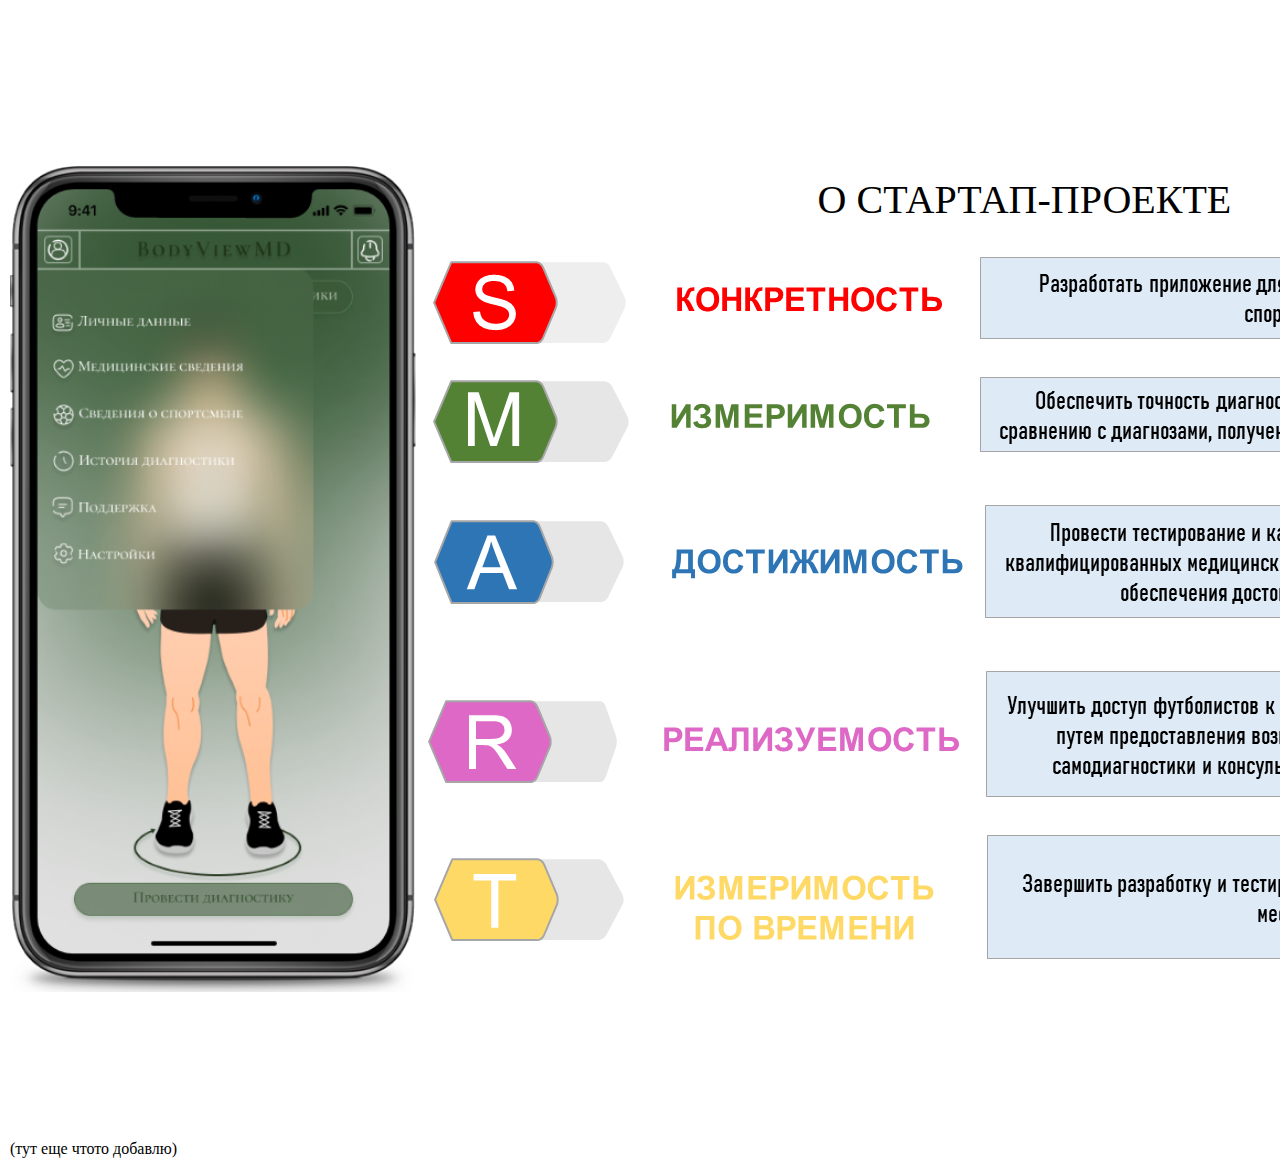
==== index.html @ 2dd773fd "v1" ====
<!doctype html>
        <html lang="en">
          <head>
            <meta charset="utf-8">
            <link rel="stylesheet" href="./css/style.css">
          </head>
          <body><body id="iya4"><div id="iecm" class="gjs-row"><div class="gjs-cell"><div id="ih778">BodyViewMD: Анализатор симптомов для самодиагностики</div></div></div><div id="iopbb" class="gjs-row"><div id="im1s3" class="gjs-cell"><img id="i5jsf" src="[data-uri]"/></div><div id="iiu94" class="gjs-cell"><div id="i61vx"><span id="i1vfa">О СТАРТАП-ПРОЕКТЕ</span><br/></div><img id="i00v7" src="[data-uri]"/></div></div><div id="i1l81"><iframe frameborder="0" src="https://onedrive.live.com/embed?resid=1D7015CBD3919CB8%21317946&authkey=!AJIc7s7X4SiCve8" width="98" height="120" scrolling="no"></iframe></div><div id="ia1xi">(тут еще чтото добавлю)<br/></div></body></body>
        </html>
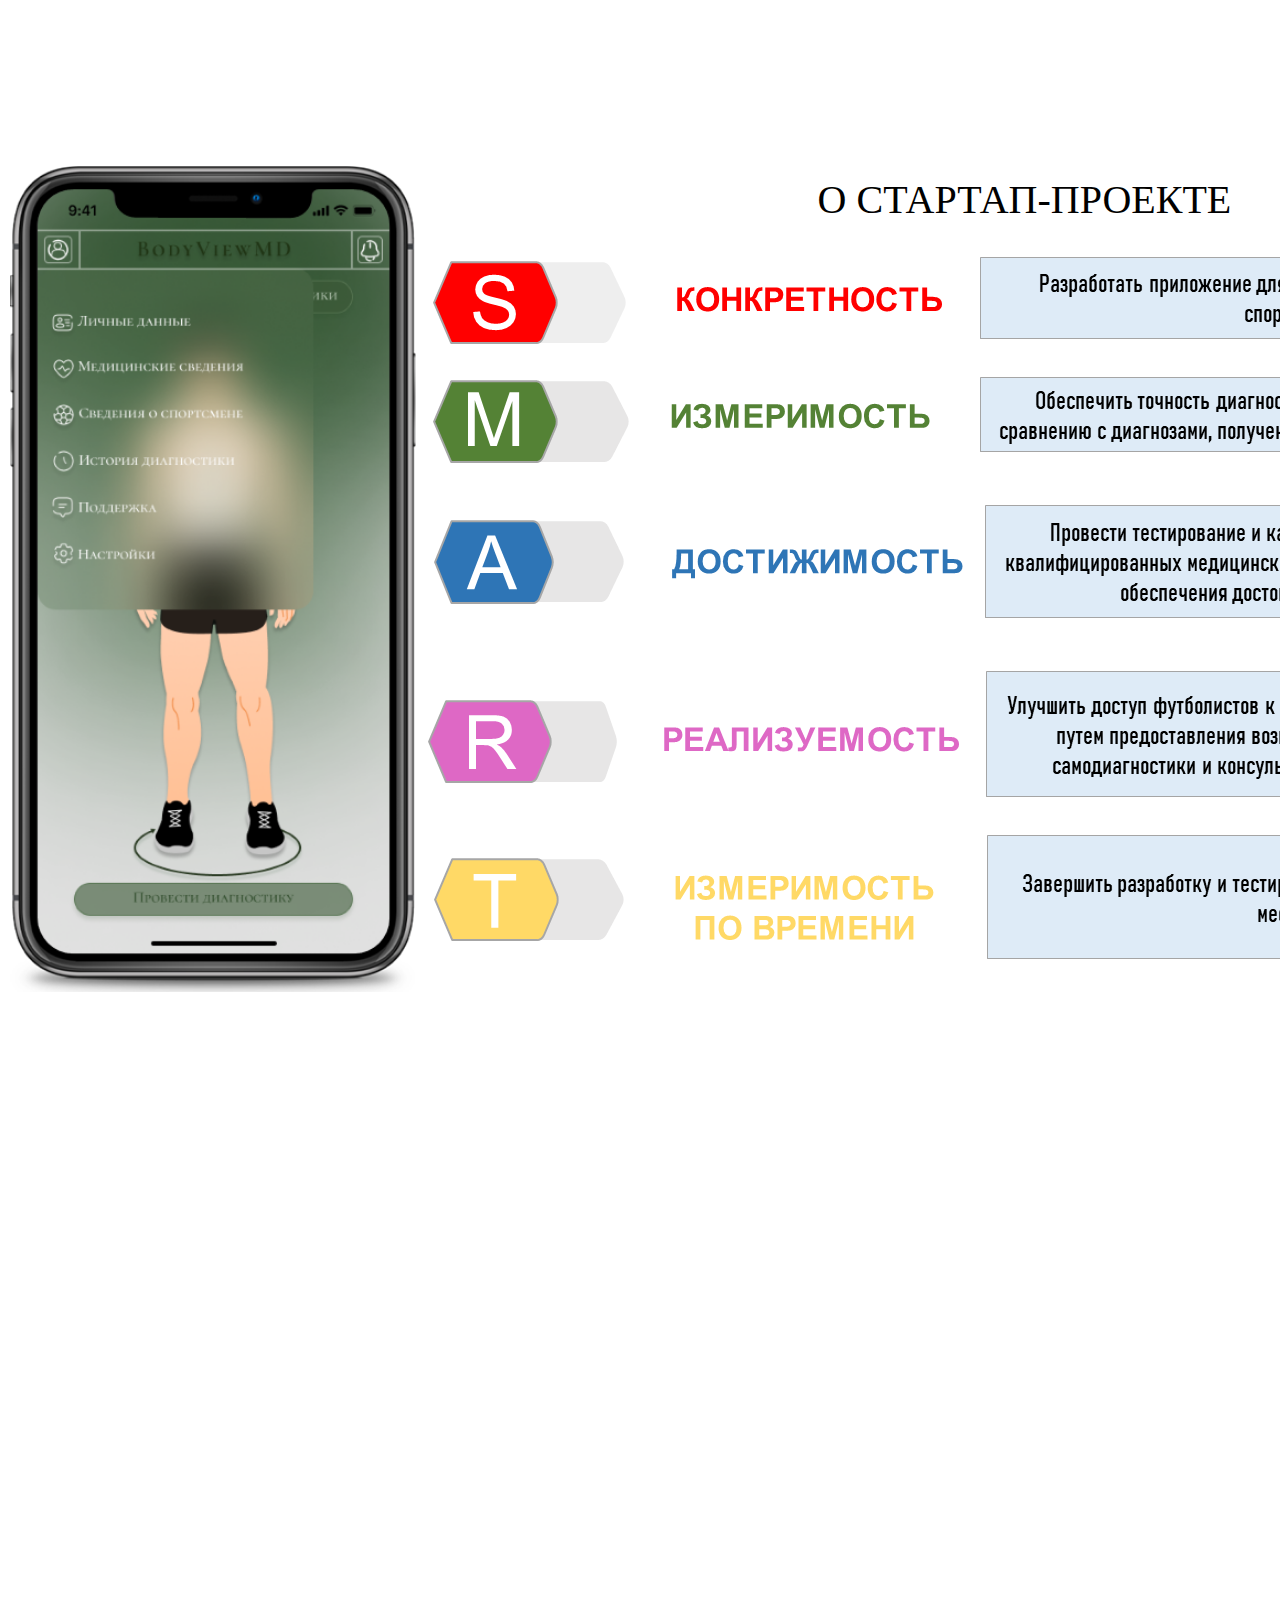
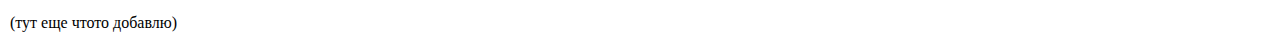
==== commit 5e45ad9c: "v1 с календарем" ====
--- a/index.html
+++ b/index.html
@@ -4,5 +4,5 @@
             <meta charset="utf-8">
             <link rel="stylesheet" href="./css/style.css">
           </head>
-          <body><body id="iya4"><div id="iecm" class="gjs-row"><div class="gjs-cell"><div id="ih778">BodyViewMD: Анализатор симптомов для самодиагностики</div></div></div><div id="iopbb" class="gjs-row"><div id="im1s3" class="gjs-cell"><img id="i5jsf" src="[data-uri]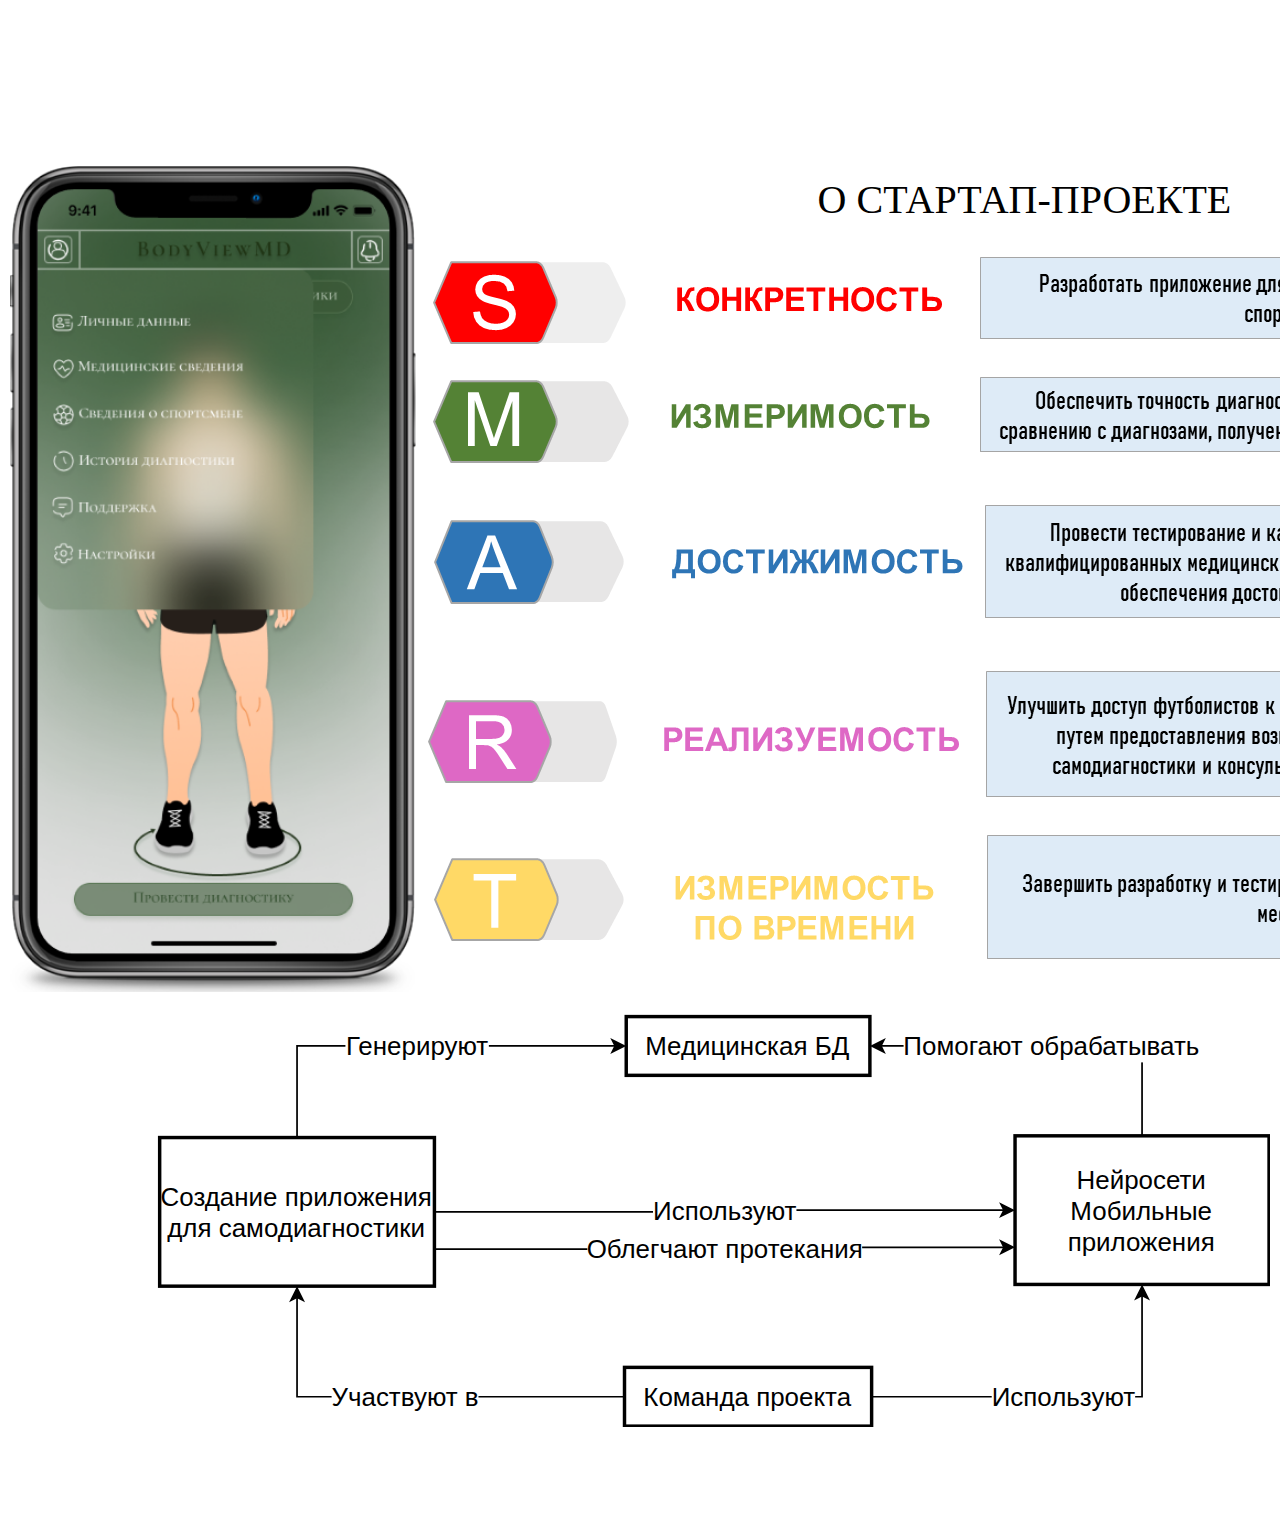
==== commit 2d9a332f: "v2 с новым календарем и схемой" ====
--- a/index.html
+++ b/index.html
@@ -4,5 +4,5 @@
             <meta charset="utf-8">
             <link rel="stylesheet" href="./css/style.css">
           </head>
-          <body><body id="iya4"><div id="iecm" class="gjs-row"><div class="gjs-cell"><div id="ih778">BodyViewMD: Анализатор симптомов для самодиагностики</div></div></div><div id="iopbb" class="gjs-row"><div id="im1s3" class="gjs-cell"><img id="i5jsf" src="[data-uri]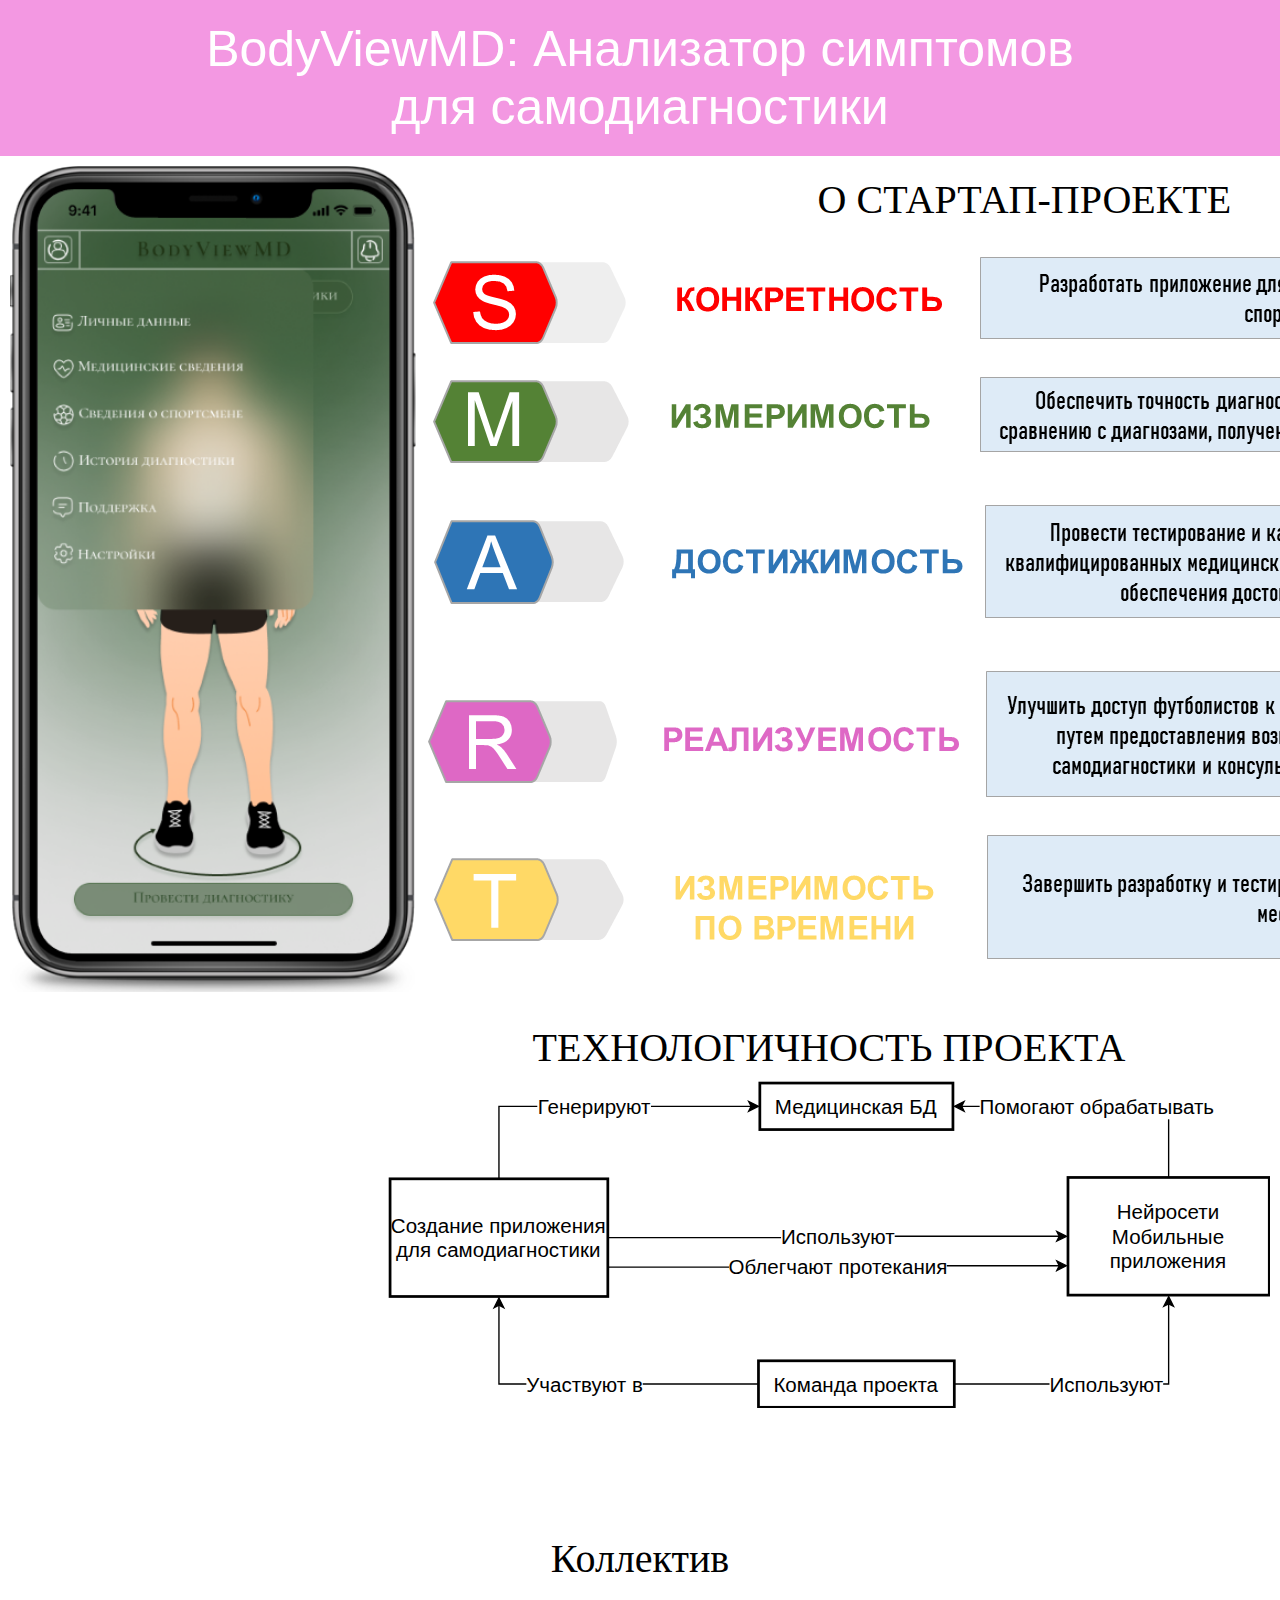
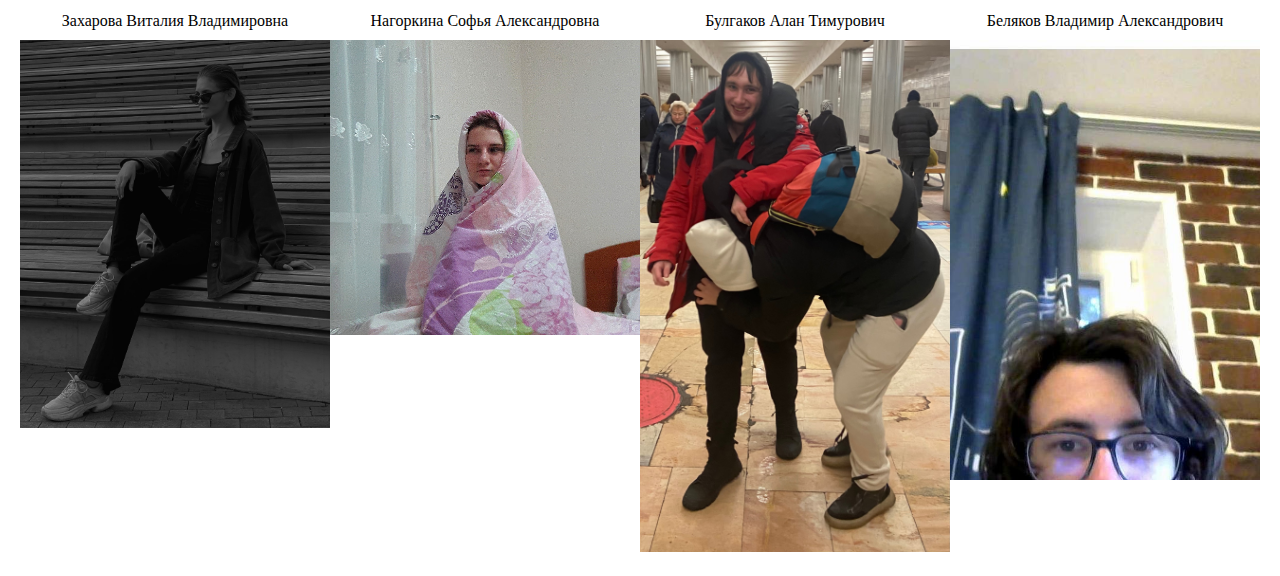
==== commit e78fd439: "v3 добавил коллектив" ====
--- a/index.html
+++ b/index.html
@@ -4,5 +4,5 @@
             <meta charset="utf-8">
             <link rel="stylesheet" href="./css/style.css">
           </head>
-          <body><body id="iya4"><div id="iecm" class="gjs-row"><div class="gjs-cell"><div id="ih778">BodyViewMD: Анализатор симптомов для самодиагностики</div></div></div><div id="iopbb" class="gjs-row"><div id="im1s3" class="gjs-cell"><img id="i5jsf" src="[data-uri]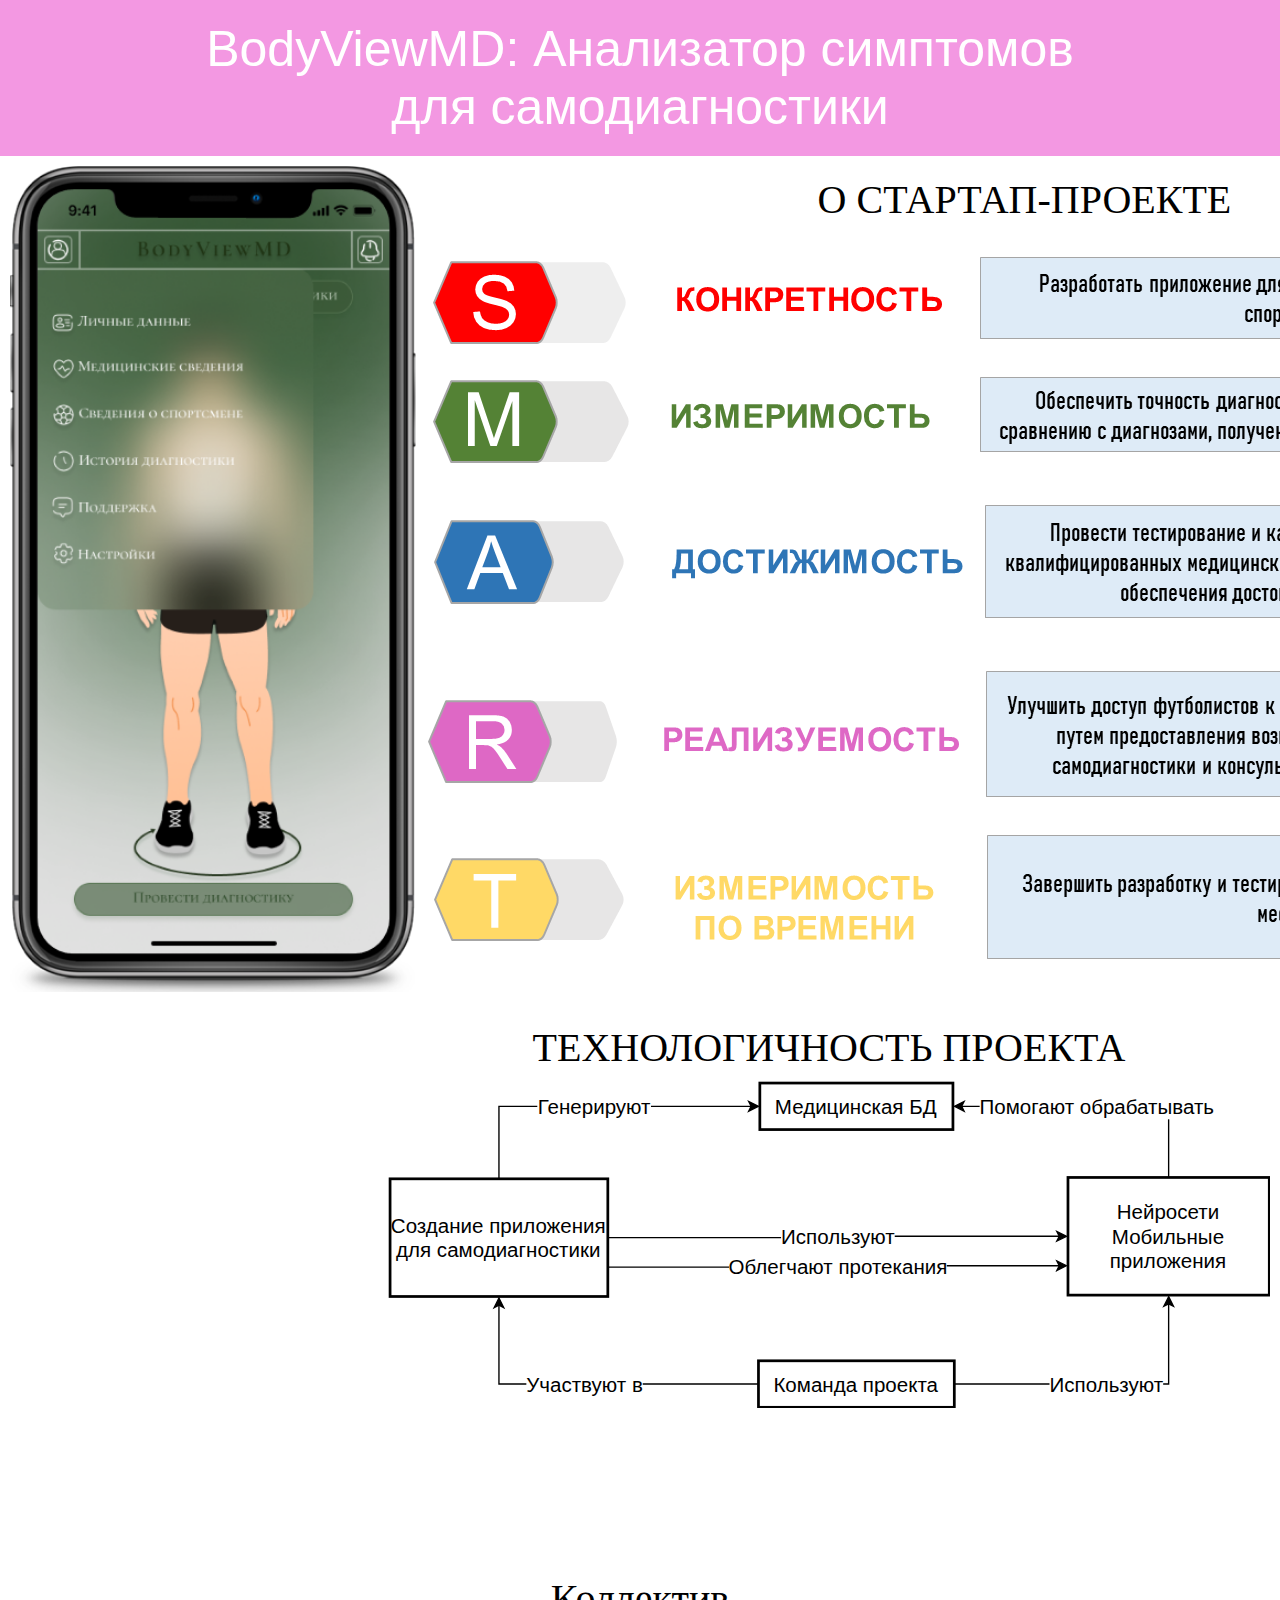
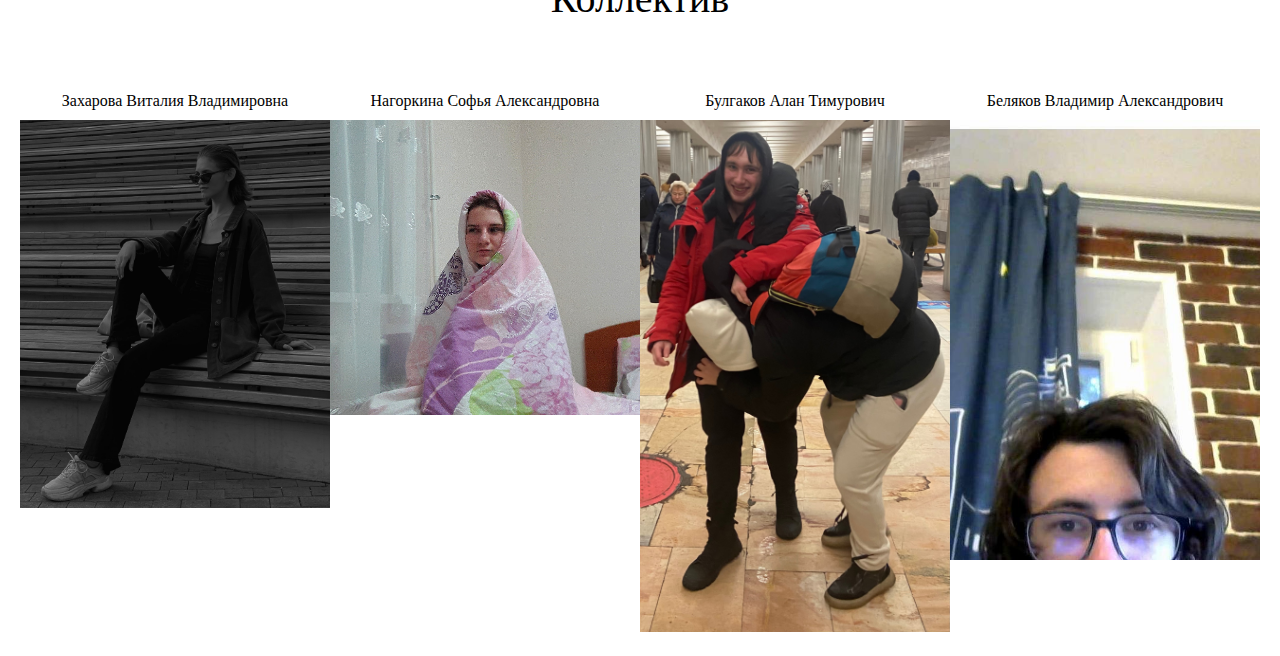
==== commit 39617ee5: "v3.2 padding" ====
--- a/index.html
+++ b/index.html
@@ -1,8 +1,65 @@
 <!doctype html>
-        <html lang="en">
-          <head>
-            <meta charset="utf-8">
-            <link rel="stylesheet" href="./css/style.css">
-          </head>
-          <body><body id="iya4"><div id="iecm" class="gjs-row"><div class="gjs-cell"><div id="ih778">BodyViewMD: Анализатор симптомов для самодиагностики</div></div></div><div id="iopbb" class="gjs-row"><div id="im1s3" class="gjs-cell"><img id="i5jsf" src="[data-uri]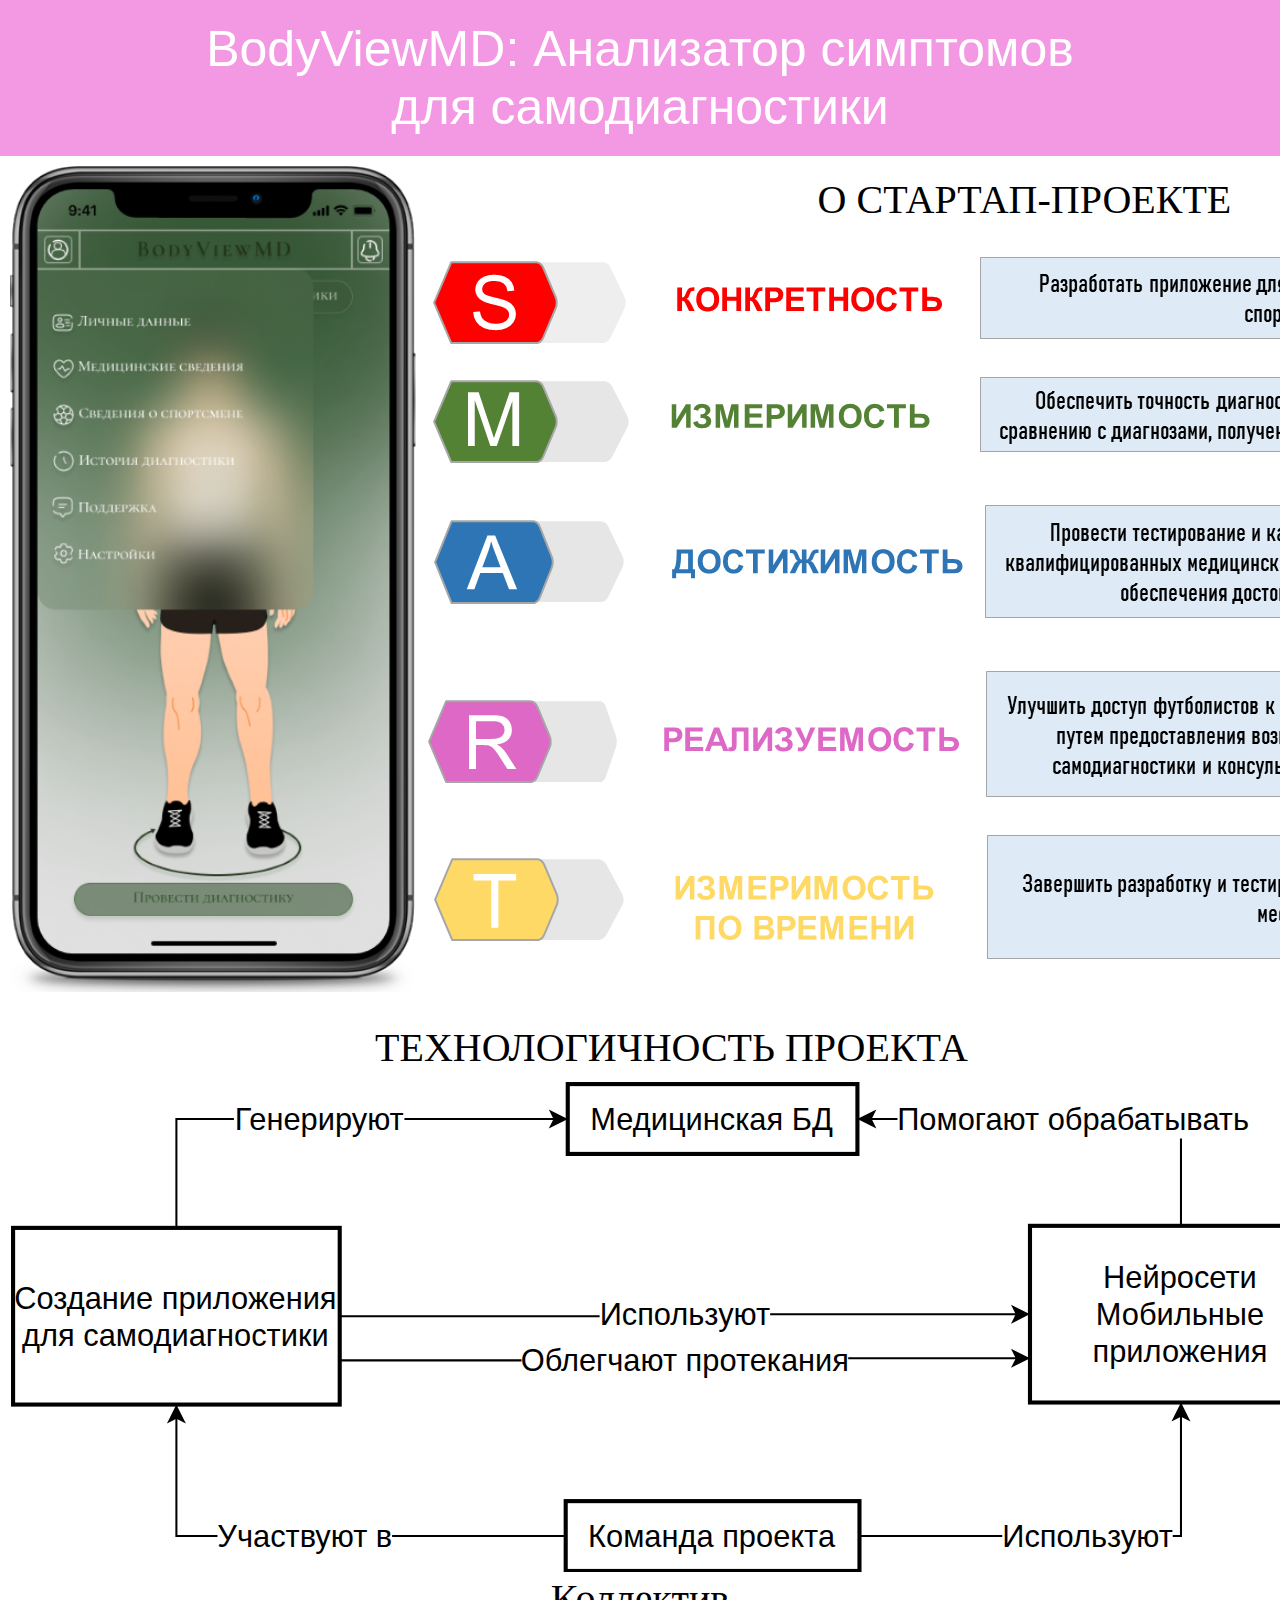
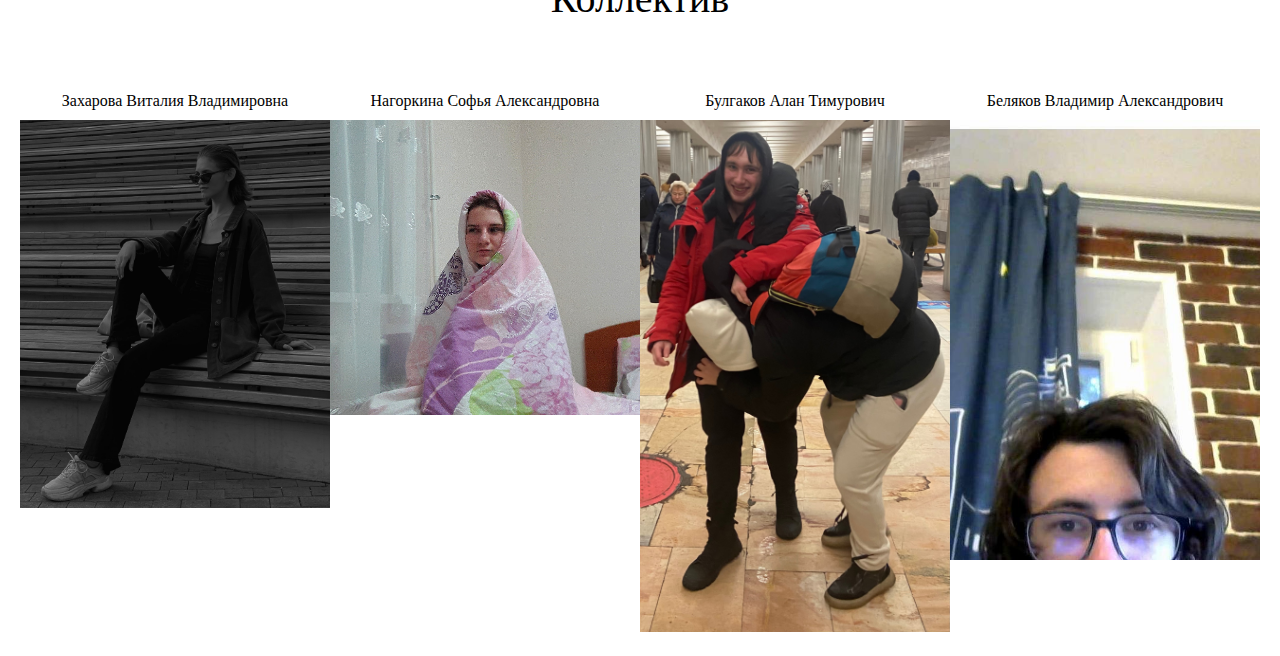
